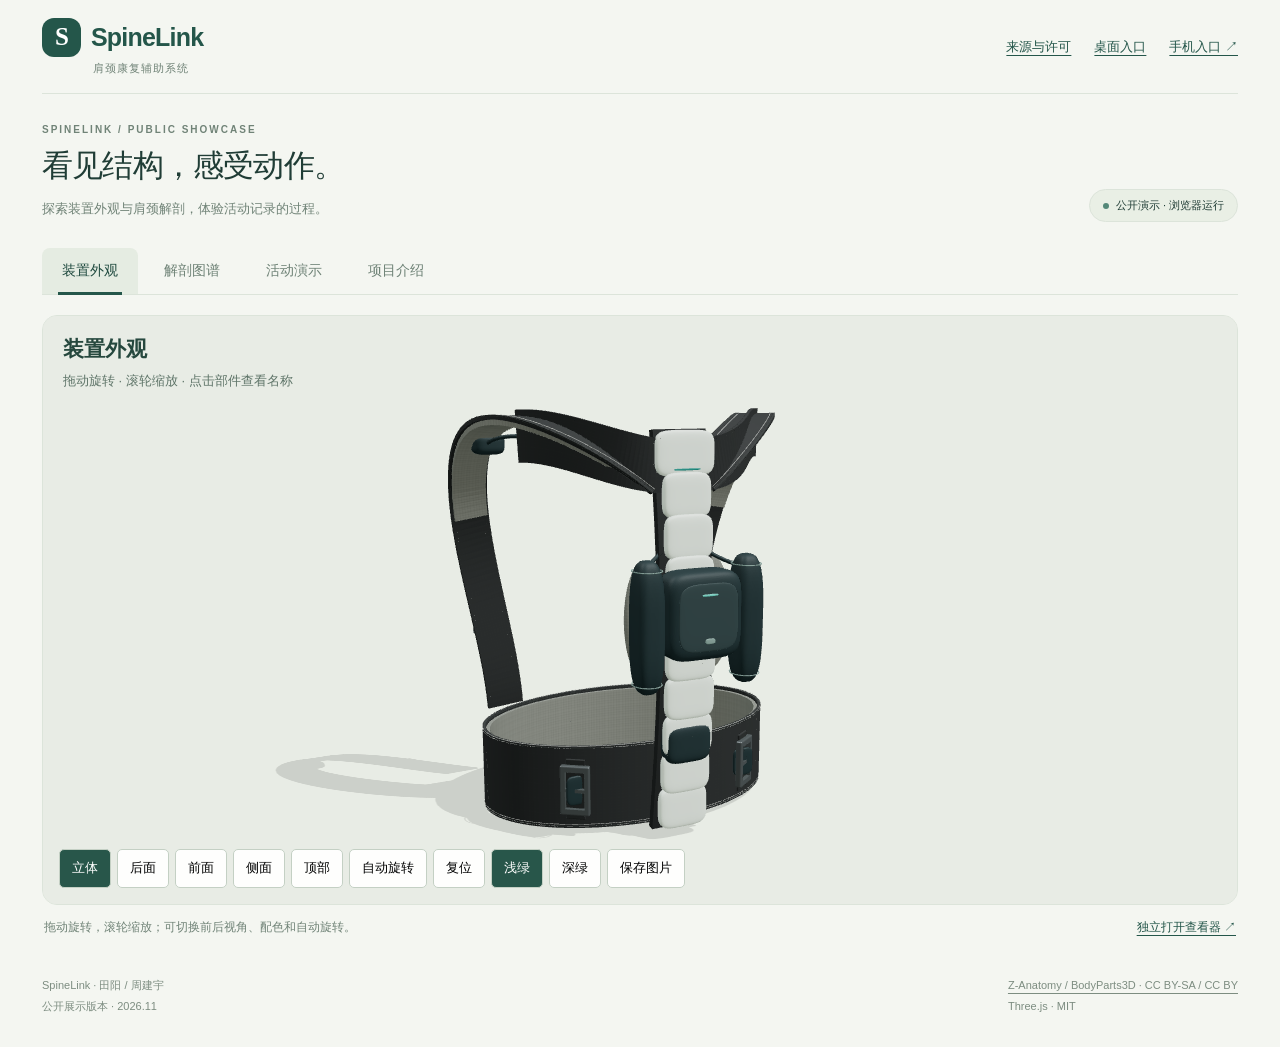
==== site/index.html @ 51c99892 "[skip ci] Publish curated SpineLink exterior anatomy and activity demos" ====
<!doctype html><html lang="zh-CN"><head><meta charset="utf-8"><meta name="viewport" content="width=device-width,initial-scale=1"><meta name="theme-color" content="#24564a"><meta name="description" content="SpineLink肩颈康复辅助系统：产品外观、医学参考解剖与模拟活动演示。"><link rel="icon" href="data:image/svg+xml,%3Csvg xmlns=%27http://www.w3.org/2000/svg%27 viewBox=%270 0 50 50%27%3E%3Crect width=%2750%27 height=%2750%27 rx=%2712%27 fill=%27%2324564a%27/%3E%3Ctext x=%2714%27 y=%2736%27 fill=%27white%27 font-size=%2735%27 font-family=%27serif%27%3ES%3C/text%3E%3C/svg%3E"><title>SpineLink 公开演示</title><link rel="stylesheet" href="./app.css"></head><body class=""><div class="shell"><header class="top"><a class="brand" data-link="desktop"><span>S</span>SpineLink<small>肩颈康复辅助系统</small></a><nav class="top-links"><a data-link="credits">来源与许可</a><a data-link="desktop">桌面入口</a><a data-link="mobile">手机入口 ↗</a></nav></header><section class="heading"><div><div class="eyebrow">SPINELINK / PUBLIC SHOWCASE</div><h1>看见结构，感受动作。</h1><p class="intro">探索装置外观与肩颈解剖，体验活动记录的过程。</p></div><div class="edition"><i></i>公开演示 · 浏览器运行</div></section><nav class="tabs" role="tablist" aria-label="演示内容"><button id="tab-exterior" role="tab" aria-controls="panel-exterior" data-tab="exterior">装置外观</button><button id="tab-anatomy" role="tab" aria-controls="panel-anatomy" data-tab="anatomy">解剖图谱</button><button id="tab-activity" role="tab" aria-controls="panel-activity" data-tab="activity">活动演示</button><button id="tab-about" role="tab" aria-controls="panel-about" data-tab="about">项目介绍</button></nav>
<main><section id="panel-exterior" role="tabpanel" aria-labelledby="tab-exterior"><div class="viewer"><iframe title="SpineLink装置外观三维查看器" loading="lazy"></iframe></div><div class="viewer-bar"><span>拖动旋转，滚轮缩放；可切换前后视角、配色和自动旋转。</span><a data-link="exterior" target="_blank" rel="noopener">独立打开查看器 ↗</a></div></section>
<section id="panel-anatomy" role="tabpanel" aria-labelledby="tab-anatomy" hidden><div class="viewer"><iframe title="医学参考解剖与装置图谱" loading="lazy" allow="fullscreen"></iframe></div><div class="viewer-bar"><span>全身与五个局部入口，骨骼、肌肉、筋膜逐层探索。参考解剖与动作示意。</span><a data-link="anatomy" target="_blank" rel="noopener">独立打开图谱 ↗</a></div></section>
<section id="panel-activity" role="tabpanel" aria-labelledby="tab-activity" hidden><div class="activity-layout"><div><article class="card"><div class="eyebrow">ACTIVITY / 模拟活动</div><h2>从一次轻松的往返开始。</h2><p>体验开始、结束与保存的过程。下方曲线和次数来自浏览器生成的模拟动作。</p><span class="tag">SIMULATED · 演示数据</span><div class="readouts"><div><strong id="duration">0:00</strong><small>本段演示时长</small></div><div><strong id="cycles">0</strong><small>模拟往返次数</small></div><div><strong id="phase">0%</strong><small>动作展示相位</small></div></div><canvas class="chart" id="chart" aria-label="模拟动作相位曲线"></canvas><div class="controls"><button class="btn primary" id="start">开始演示</button><button class="btn" id="stop" disabled>结束并保存</button><button class="btn" id="export">导出记录</button></div><p id="activity-status" class="status" role="status">准备好后，点击“开始演示”。</p></article><article class="card" style="margin-top:20px"><div class="eyebrow">YOUR RECORDS / 当前浏览器</div><h2>留下每一段活动。</h2><ul id="records" class="records"></ul><p>演示记录保存在当前浏览器，关闭页面后仍可回来查看。</p></article></div><article class="card"><div class="eyebrow">COMPANION / 康复洋阳</div><h2>一起了解 SpineLink。</h2><p>本地项目问答 · 依据公开介绍回复</p><div class="faq"><button data-question="这个项目是什么？">认识项目</button><button data-question="怎样查看筋膜？">查看筋膜</button><button data-question="我的记录保存在哪里？">记录在哪里</button><button data-question="手机可以看吗？">手机查看</button></div><div class="chat" id="chat" aria-live="polite"></div><form class="ask" id="ask-form"><input id="question" maxlength="300" aria-label="项目问题" placeholder="想了解哪一部分？"><button class="btn primary" type="submit">发送</button></form></article></div></section>
<section id="panel-about" role="tabpanel" aria-labelledby="tab-about" hidden><div class="about-layout"><article class="card about-copy"><div class="eyebrow">ABOUT THE PROJECT</div><h2>围绕肩带动作，连接结构与反馈。</h2><p>SpineLink 是一个融合康复知识、器具设计与软件交互的项目。研究任务逐步聚焦到肩带前伸与回收，将装置外观、动作记录与直观的结构解释组织在一起。</p><p>公开站提供装置外观、参考解剖分层、动作示意和桌面/手机活动演示。完整工程、内部机构与知识产权准备材料由项目组在私有仓库维护。</p><div class="names"><p><strong>田阳 · 周建宇</strong><br>共同提出与推进项目。田阳参与资料调研、康复知识与部分代码；周建宇参与另一部分代码、模型与三维工程表达。</p></div><p><a data-link="mobile">打开手机竖屏演示 ↗</a></p></article><article class="card"><img data-image="hero.png" alt="SpineLink肩颈辅助装置的外观模型"><div class="scope"><h3>三维与解剖</h3><p>公开装置模型为外观展示版本。人体数据来自Z-Anatomy与BodyParts3D，保留原作者署名、来源及许可。图谱表现正常参考结构和动作关系。</p><p><a data-link="credits">查看开放资源与改编说明 ↗</a></p><h3>活动与问答</h3><p>曲线和活动记录采用模拟数据，保存在浏览器。本地项目问答使用公开条目；完整平台的设备及外部模型接口保留在私有工程。</p></div></article></div></section></main><footer><div>SpineLink · 田阳 / 周建宇<br>公开展示版本 · 2026.11</div><div><a data-link="credits">Z-Anatomy / BodyParts3D · CC BY-SA / CC BY</a><br>Three.js · MIT</div></footer></div><script type="module" src="./app.js"></script></body></html>
---- site/app.css ----
:root{font-family:Inter,"Microsoft YaHei","Noto Sans SC",sans-serif;color:#203d36;background:#f4f6f1;font-synthesis:none;--green:#24564a;--muted:#708377;--line:#dce4da}*{box-sizing:border-box}body{margin:0}button,input{font:inherit}button,a{touch-action:manipulation}button{cursor:pointer}a{color:var(--green);text-underline-offset:4px}button:focus-visible,a:focus-visible,input:focus-visible{outline:3px solid #c29a52;outline-offset:3px}[hidden]{display:none!important}.shell{max-width:1560px;margin:auto;padding:0 42px}.top{height:94px;display:flex;align-items:center;justify-content:space-between;border-bottom:1px solid var(--line);gap:15px}.brand{font-size:25px;font-weight:750;text-decoration:none;letter-spacing:-.8px}.brand span{display:inline-grid;place-items:center;background:var(--green);color:#fff;width:39px;height:39px;border-radius:12px;margin-right:10px;font-family:Georgia,serif}.top small{font-size:11px;font-weight:500;letter-spacing:1px;color:var(--muted);display:block;margin-left:51px;margin-top:4px}.top-links{display:flex;gap:23px;font-size:13px}.heading{display:flex;align-items:end;justify-content:space-between;gap:25px;padding:30px 0 23px}.eyebrow{font-size:10px;letter-spacing:2px;color:var(--muted);font-weight:600}h1{font-size:31px;font-weight:600;line-height:1.4;letter-spacing:-.8px;margin:9px 0 10px}.intro{margin:0;color:var(--muted);font-size:13px;line-height:1.9}.edition{font-size:11px;border:1px solid var(--line);border-radius:30px;padding:8px 13px;white-space:nowrap;background:#e9efe5}.edition i{display:inline-block;background:#548878;width:6px;height:6px;border-radius:50%;margin-right:7px}.tabs{display:flex;gap:6px;margin:3px 0 20px;border-bottom:1px solid var(--line)}.tabs button{border:0;border-radius:8px 8px 0 0;background:transparent;color:#6e8276;padding:14px 20px;font-size:14px;position:relative}.tabs button[aria-selected=true]{color:#1e493e;background:#e5ece2}.tabs button[aria-selected=true]:after{content:"";height:3px;background:var(--green);position:absolute;bottom:-1px;left:16px;right:16px}.viewer{height:calc(100svh - 310px);min-height:540px;position:relative;background:#e8ece5;border:1px solid var(--line);border-radius:15px;overflow:hidden}.viewer iframe{width:100%;height:100%;border:0;display:block}.viewer-bar{display:flex;align-items:center;justify-content:space-between;gap:15px;font-size:12px;color:var(--muted);padding:14px 2px}.viewer-bar a{white-space:nowrap}.activity-layout{display:grid;grid-template-columns:1.5fr 1fr;gap:22px}.card{background:#fff;border:1px solid var(--line);border-radius:15px;padding:25px}.card h2{font-size:21px;margin:10px 0 12px;font-weight:600}.card p{color:var(--muted);line-height:1.9;font-size:13px}.tag{font-size:10px;letter-spacing:1px;color:#7e704b;background:#f1ecda;padding:4px 8px;border-radius:4px;display:inline-block}.readouts{display:grid;grid-template-columns:repeat(3,1fr);margin:26px 0}.readouts strong{font-weight:500;font-size:32px;display:block;font-variant-numeric:tabular-nums}.readouts small{display:block;color:var(--muted);font-size:11px;margin-top:7px}.readouts>div+div{border-left:1px solid var(--line);padding-left:20px}.chart{display:block;width:100%;height:180px;background:#f7f9f4;border-radius:9px}.controls{display:flex;flex-wrap:wrap;gap:9px;margin:21px 0 7px}.btn{border:1px solid #cad7c8;border-radius:7px;background:white;color:var(--green);padding:11px 16px;cursor:pointer;font-size:13px;text-decoration:none}.btn.primary{background:var(--green);color:#fff;border-color:var(--green)}.btn:disabled{opacity:.4;cursor:default}.status{font-size:12px!important;min-height:20px}.records{padding:0;list-style:none}.records li{display:flex;justify-content:space-between;border-top:1px solid var(--line);padding:14px 0;font-size:12px;gap:15px}.empty{padding:20px 0;color:var(--muted);font-size:13px}.faq{display:flex;gap:7px;flex-wrap:wrap}.faq button{border:1px solid var(--line);background:#f7f9f4;color:var(--green);border-radius:20px;padding:7px 10px;font-size:11px}.chat{height:270px;overflow:auto;margin:20px 0;padding-right:6px}.message{font-size:13px;line-height:1.9;background:#eff4eb;padding:12px 14px;border-radius:11px;margin:10px 0;max-width:95%;white-space:pre-line}.message.user{background:#dce9de;margin-left:auto}.message small{display:block;font-size:10px;color:var(--muted);margin-bottom:5px}.ask{display:flex;gap:8px}.ask input{min-width:0;flex:1;border:1px solid var(--line);border-radius:7px;padding:11px;font-size:13px}.about-layout{display:grid;grid-template-columns:1fr 1fr;gap:22px}.about-layout img{width:100%;height:310px;object-fit:contain;background:#e8ece5;border-radius:10px}.about-copy p{font-size:14px;line-height:2}.names{border-top:1px solid var(--line);padding-top:15px}.scope{font-size:12px;color:var(--muted);margin-top:25px}.scope p{line-height:1.9}footer{font-size:11px;color:#7d8d81;line-height:1.9;padding:25px 0 30px;display:flex;justify-content:space-between;gap:20px}footer a{color:inherit}.mobile .heading{padding-top:22px}.mobile .edition{display:none}.mobile .activity-layout{grid-template-columns:1fr}.mobile .shell{max-width:760px}@media(max-width:900px){.shell{padding:0 22px}.activity-layout,.about-layout{grid-template-columns:1fr}.top-links{gap:14px}.viewer{height:680px;min-height:0}h1{font-size:27px}.heading{align-items:start}.edition{display:none}.top{height:85px}.about-layout img{height:270px}}@media(max-width:540px){.shell{padding:0 16px}.top-links a:first-child{display:none}.top{height:78px}.brand{font-size:23px}.brand span{width:33px;height:33px;margin-right:7px;border-radius:10px}.top small{margin-left:40px;font-size:9px}.heading{padding:22px 0 15px}h1{font-size:25px}.intro{font-size:12px}.tabs{gap:0;justify-content:space-between;margin-bottom:16px}.tabs button{padding:13px 10px;font-size:12px}.viewer{height:640px}.viewer-bar{font-size:11px;align-items:start;line-height:1.7}.card{padding:20px}.readouts strong{font-size:29px}.readouts>div+div{padding-left:12px}.readouts small{font-size:10px}.card h2{font-size:20px}.controls .btn{flex:1}.chat{height:235px}.chart{height:150px}.activity-layout,.about-layout{gap:15px}footer{display:block;font-size:10px}.top-links{font-size:12px}.about-layout img{height:220px}}
@media(max-width:540px){.controls .btn{padding:11px 8px;font-size:12px;white-space:nowrap}}
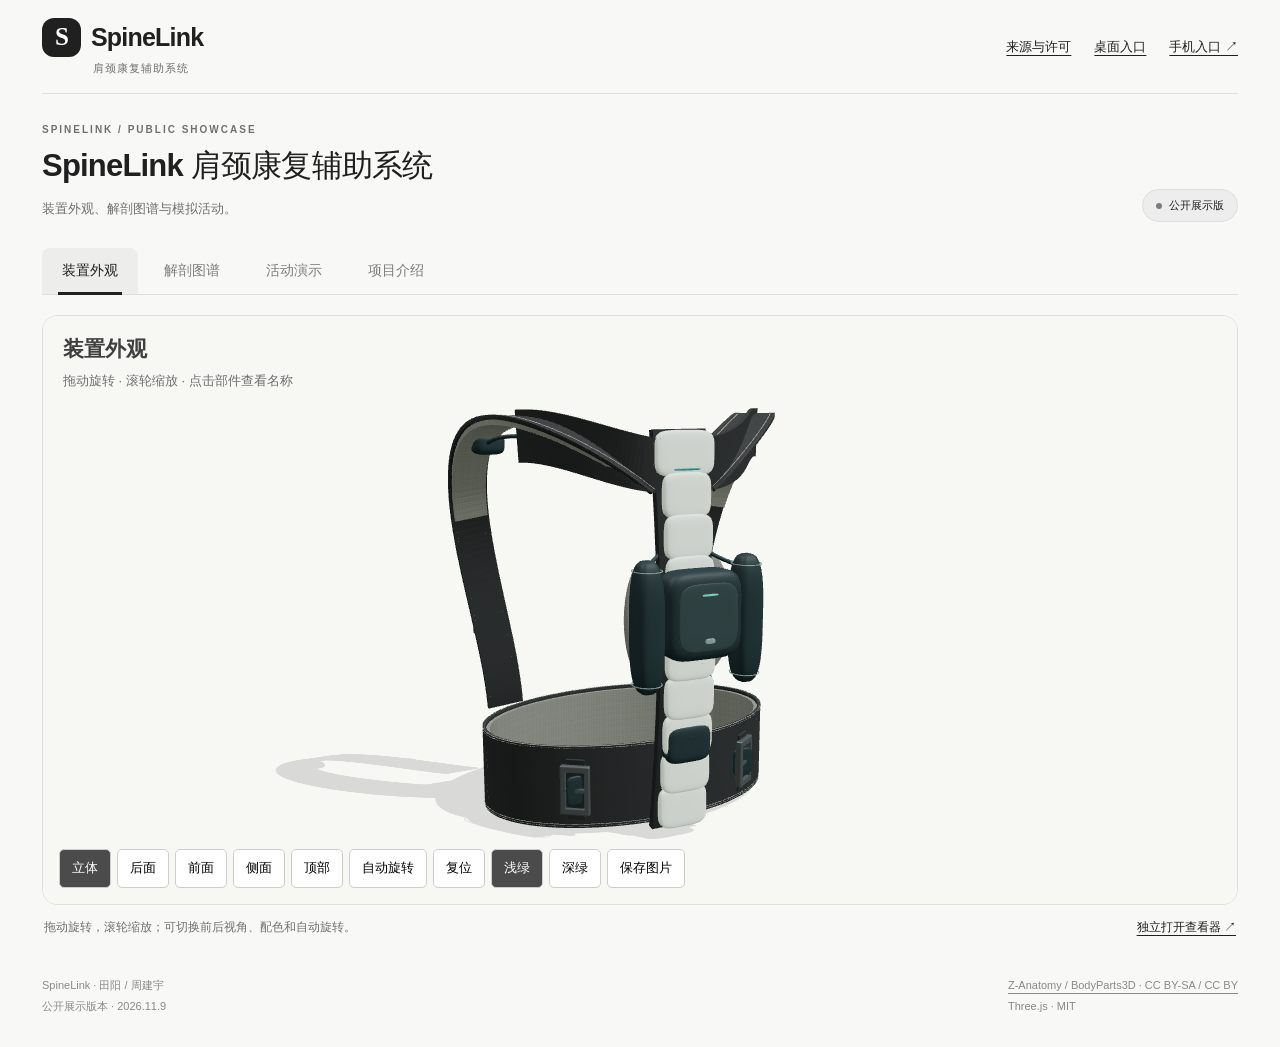
==== commit 19e06d61: "Align public showcase with current monochrome platform theme" ====
--- a/site/index.html
+++ b/site/index.html
@@ -1,5 +1,5 @@
-<!doctype html><html lang="zh-CN"><head><meta charset="utf-8"><meta name="viewport" content="width=device-width,initial-scale=1"><meta name="theme-color" content="#24564a"><meta name="description" content="SpineLink肩颈康复辅助系统：产品外观、医学参考解剖与模拟活动演示。"><link rel="icon" href="data:image/svg+xml,%3Csvg xmlns=%27http://www.w3.org/2000/svg%27 viewBox=%270 0 50 50%27%3E%3Crect width=%2750%27 height=%2750%27 rx=%2712%27 fill=%27%2324564a%27/%3E%3Ctext x=%2714%27 y=%2736%27 fill=%27white%27 font-size=%2735%27 font-family=%27serif%27%3ES%3C/text%3E%3C/svg%3E"><title>SpineLink 公开演示</title><link rel="stylesheet" href="./app.css"></head><body class=""><div class="shell"><header class="top"><a class="brand" data-link="desktop"><span>S</span>SpineLink<small>肩颈康复辅助系统</small></a><nav class="top-links"><a data-link="credits">来源与许可</a><a data-link="desktop">桌面入口</a><a data-link="mobile">手机入口 ↗</a></nav></header><section class="heading"><div><div class="eyebrow">SPINELINK / PUBLIC SHOWCASE</div><h1>看见结构，感受动作。</h1><p class="intro">探索装置外观与肩颈解剖，体验活动记录的过程。</p></div><div class="edition"><i></i>公开演示 · 浏览器运行</div></section><nav class="tabs" role="tablist" aria-label="演示内容"><button id="tab-exterior" role="tab" aria-controls="panel-exterior" data-tab="exterior">装置外观</button><button id="tab-anatomy" role="tab" aria-controls="panel-anatomy" data-tab="anatomy">解剖图谱</button><button id="tab-activity" role="tab" aria-controls="panel-activity" data-tab="activity">活动演示</button><button id="tab-about" role="tab" aria-controls="panel-about" data-tab="about">项目介绍</button></nav>
+<!doctype html><html lang="zh-CN"><head><meta charset="utf-8"><meta name="viewport" content="width=device-width,initial-scale=1"><meta name="theme-color" content="#202020"><meta name="description" content="SpineLink肩颈康复辅助系统：产品外观、医学参考解剖与模拟活动演示。"><link rel="icon" href="data:image/svg+xml,%3Csvg xmlns=%27http://www.w3.org/2000/svg%27 viewBox=%270 0 50 50%27%3E%3Crect width=%2750%27 height=%2750%27 rx=%2712%27 fill=%27%23202020%27/%3E%3Ctext x=%2714%27 y=%2736%27 fill=%27white%27 font-size=%2735%27 font-family=%27serif%27%3ES%3C/text%3E%3C/svg%3E"><title>SpineLink 公开演示</title><link rel="stylesheet" href="./app.css"></head><body class=""><div class="shell"><header class="top"><a class="brand" data-link="desktop"><span>S</span>SpineLink<small>肩颈康复辅助系统</small></a><nav class="top-links"><a data-link="credits">来源与许可</a><a data-link="desktop">桌面入口</a><a data-link="mobile">手机入口 ↗</a></nav></header><section class="heading"><div><div class="eyebrow">SPINELINK / PUBLIC SHOWCASE</div><h1>SpineLink 肩颈康复辅助系统</h1><p class="intro">装置外观、解剖图谱与模拟活动。</p></div><div class="edition"><i></i>公开展示版</div></section><nav class="tabs" role="tablist" aria-label="演示内容"><button id="tab-exterior" role="tab" aria-controls="panel-exterior" data-tab="exterior">装置外观</button><button id="tab-anatomy" role="tab" aria-controls="panel-anatomy" data-tab="anatomy">解剖图谱</button><button id="tab-activity" role="tab" aria-controls="panel-activity" data-tab="activity">活动演示</button><button id="tab-about" role="tab" aria-controls="panel-about" data-tab="about">项目介绍</button></nav>
 <main><section id="panel-exterior" role="tabpanel" aria-labelledby="tab-exterior"><div class="viewer"><iframe title="SpineLink装置外观三维查看器" loading="lazy"></iframe></div><div class="viewer-bar"><span>拖动旋转，滚轮缩放；可切换前后视角、配色和自动旋转。</span><a data-link="exterior" target="_blank" rel="noopener">独立打开查看器 ↗</a></div></section>
 <section id="panel-anatomy" role="tabpanel" aria-labelledby="tab-anatomy" hidden><div class="viewer"><iframe title="医学参考解剖与装置图谱" loading="lazy" allow="fullscreen"></iframe></div><div class="viewer-bar"><span>全身与五个局部入口，骨骼、肌肉、筋膜逐层探索。参考解剖与动作示意。</span><a data-link="anatomy" target="_blank" rel="noopener">独立打开图谱 ↗</a></div></section>
 <section id="panel-activity" role="tabpanel" aria-labelledby="tab-activity" hidden><div class="activity-layout"><div><article class="card"><div class="eyebrow">ACTIVITY / 模拟活动</div><h2>从一次轻松的往返开始。</h2><p>体验开始、结束与保存的过程。下方曲线和次数来自浏览器生成的模拟动作。</p><span class="tag">SIMULATED · 演示数据</span><div class="readouts"><div><strong id="duration">0:00</strong><small>本段演示时长</small></div><div><strong id="cycles">0</strong><small>模拟往返次数</small></div><div><strong id="phase">0%</strong><small>动作展示相位</small></div></div><canvas class="chart" id="chart" aria-label="模拟动作相位曲线"></canvas><div class="controls"><button class="btn primary" id="start">开始演示</button><button class="btn" id="stop" disabled>结束并保存</button><button class="btn" id="export">导出记录</button></div><p id="activity-status" class="status" role="status">准备好后，点击“开始演示”。</p></article><article class="card" style="margin-top:20px"><div class="eyebrow">YOUR RECORDS / 当前浏览器</div><h2>留下每一段活动。</h2><ul id="records" class="records"></ul><p>演示记录保存在当前浏览器，关闭页面后仍可回来查看。</p></article></div><article class="card"><div class="eyebrow">COMPANION / 康复洋阳</div><h2>一起了解 SpineLink。</h2><p>本地项目问答 · 依据公开介绍回复</p><div class="faq"><button data-question="这个项目是什么？">认识项目</button><button data-question="怎样查看筋膜？">查看筋膜</button><button data-question="我的记录保存在哪里？">记录在哪里</button><button data-question="手机可以看吗？">手机查看</button></div><div class="chat" id="chat" aria-live="polite"></div><form class="ask" id="ask-form"><input id="question" maxlength="300" aria-label="项目问题" placeholder="想了解哪一部分？"><button class="btn primary" type="submit">发送</button></form></article></div></section>
-<section id="panel-about" role="tabpanel" aria-labelledby="tab-about" hidden><div class="about-layout"><article class="card about-copy"><div class="eyebrow">ABOUT THE PROJECT</div><h2>围绕肩带动作，连接结构与反馈。</h2><p>SpineLink 是一个融合康复知识、器具设计与软件交互的项目。研究任务逐步聚焦到肩带前伸与回收，将装置外观、动作记录与直观的结构解释组织在一起。</p><p>公开站提供装置外观、参考解剖分层、动作示意和桌面/手机活动演示。完整工程、内部机构与知识产权准备材料由项目组在私有仓库维护。</p><div class="names"><p><strong>田阳 · 周建宇</strong><br>共同提出与推进项目。田阳参与资料调研、康复知识与部分代码；周建宇参与另一部分代码、模型与三维工程表达。</p></div><p><a data-link="mobile">打开手机竖屏演示 ↗</a></p></article><article class="card"><img data-image="hero.png" alt="SpineLink肩颈辅助装置的外观模型"><div class="scope"><h3>三维与解剖</h3><p>公开装置模型为外观展示版本。人体数据来自Z-Anatomy与BodyParts3D，保留原作者署名、来源及许可。图谱表现正常参考结构和动作关系。</p><p><a data-link="credits">查看开放资源与改编说明 ↗</a></p><h3>活动与问答</h3><p>曲线和活动记录采用模拟数据，保存在浏览器。本地项目问答使用公开条目；完整平台的设备及外部模型接口保留在私有工程。</p></div></article></div></section></main><footer><div>SpineLink · 田阳 / 周建宇<br>公开展示版本 · 2026.11</div><div><a data-link="credits">Z-Anatomy / BodyParts3D · CC BY-SA / CC BY</a><br>Three.js · MIT</div></footer></div><script type="module" src="./app.js"></script></body></html>+<section id="panel-about" role="tabpanel" aria-labelledby="tab-about" hidden><div class="about-layout"><article class="card about-copy"><div class="eyebrow">ABOUT THE PROJECT</div><h2>围绕肩带动作，连接结构与反馈。</h2><p>SpineLink 是一个融合康复知识、器具设计与软件交互的项目。研究任务逐步聚焦到肩带前伸与回收，将装置外观、动作记录与直观的结构解释组织在一起。</p><p>公开站提供装置外观、参考解剖分层、动作示意和桌面/手机活动演示。完整工程、内部机构与知识产权准备材料由项目组在私有仓库维护。</p><div class="names"><p><strong>田阳 · 周建宇</strong><br>共同提出与推进项目。田阳参与资料调研、康复知识与部分代码；周建宇参与另一部分代码、模型与三维工程表达。</p></div><p><a data-link="mobile">打开手机竖屏演示 ↗</a></p></article><article class="card"><img data-image="hero.png" alt="SpineLink肩颈辅助装置的外观模型"><div class="scope"><h3>三维与解剖</h3><p>公开装置模型为外观展示版本。人体数据来自Z-Anatomy与BodyParts3D，保留原作者署名、来源及许可。图谱表现正常参考结构和动作关系。</p><p><a data-link="credits">查看开放资源与改编说明 ↗</a></p><h3>活动与问答</h3><p>曲线和活动记录采用模拟数据，保存在浏览器。本地项目问答使用公开条目；完整平台的设备及外部模型接口保留在私有工程。</p></div></article></div></section></main><footer><div>SpineLink · 田阳 / 周建宇<br>公开展示版本 · 2026.11.9</div><div><a data-link="credits">Z-Anatomy / BodyParts3D · CC BY-SA / CC BY</a><br>Three.js · MIT</div></footer></div><script type="module" src="./app.js"></script></body></html>
--- a/site/app.css
+++ b/site/app.css
@@ -1,2 +1,5 @@
-:root{font-family:Inter,"Microsoft YaHei","Noto Sans SC",sans-serif;color:#203d36;background:#f4f6f1;font-synthesis:none;--green:#24564a;--muted:#708377;--line:#dce4da}*{box-sizing:border-box}body{margin:0}button,input{font:inherit}button,a{touch-action:manipulation}button{cursor:pointer}a{color:var(--green);text-underline-offset:4px}button:focus-visible,a:focus-visible,input:focus-visible{outline:3px solid #c29a52;outline-offset:3px}[hidden]{display:none!important}.shell{max-width:1560px;margin:auto;padding:0 42px}.top{height:94px;display:flex;align-items:center;justify-content:space-between;border-bottom:1px solid var(--line);gap:15px}.brand{font-size:25px;font-weight:750;text-decoration:none;letter-spacing:-.8px}.brand span{display:inline-grid;place-items:center;background:var(--green);color:#fff;width:39px;height:39px;border-radius:12px;margin-right:10px;font-family:Georgia,serif}.top small{font-size:11px;font-weight:500;letter-spacing:1px;color:var(--muted);display:block;margin-left:51px;margin-top:4px}.top-links{display:flex;gap:23px;font-size:13px}.heading{display:flex;align-items:end;justify-content:space-between;gap:25px;padding:30px 0 23px}.eyebrow{font-size:10px;letter-spacing:2px;color:var(--muted);font-weight:600}h1{font-size:31px;font-weight:600;line-height:1.4;letter-spacing:-.8px;margin:9px 0 10px}.intro{margin:0;color:var(--muted);font-size:13px;line-height:1.9}.edition{font-size:11px;border:1px solid var(--line);border-radius:30px;padding:8px 13px;white-space:nowrap;background:#e9efe5}.edition i{display:inline-block;background:#548878;width:6px;height:6px;border-radius:50%;margin-right:7px}.tabs{display:flex;gap:6px;margin:3px 0 20px;border-bottom:1px solid var(--line)}.tabs button{border:0;border-radius:8px 8px 0 0;background:transparent;color:#6e8276;padding:14px 20px;font-size:14px;position:relative}.tabs button[aria-selected=true]{color:#1e493e;background:#e5ece2}.tabs button[aria-selected=true]:after{content:"";height:3px;background:var(--green);position:absolute;bottom:-1px;left:16px;right:16px}.viewer{height:calc(100svh - 310px);min-height:540px;position:relative;background:#e8ece5;border:1px solid var(--line);border-radius:15px;overflow:hidden}.viewer iframe{width:100%;height:100%;border:0;display:block}.viewer-bar{display:flex;align-items:center;justify-content:space-between;gap:15px;font-size:12px;color:var(--muted);padding:14px 2px}.viewer-bar a{white-space:nowrap}.activity-layout{display:grid;grid-template-columns:1.5fr 1fr;gap:22px}.card{background:#fff;border:1px solid var(--line);border-radius:15px;padding:25px}.card h2{font-size:21px;margin:10px 0 12px;font-weight:600}.card p{color:var(--muted);line-height:1.9;font-size:13px}.tag{font-size:10px;letter-spacing:1px;color:#7e704b;background:#f1ecda;padding:4px 8px;border-radius:4px;display:inline-block}.readouts{display:grid;grid-template-columns:repeat(3,1fr);margin:26px 0}.readouts strong{font-weight:500;font-size:32px;display:block;font-variant-numeric:tabular-nums}.readouts small{display:block;color:var(--muted);font-size:11px;margin-top:7px}.readouts>div+div{border-left:1px solid var(--line);padding-left:20px}.chart{display:block;width:100%;height:180px;background:#f7f9f4;border-radius:9px}.controls{display:flex;flex-wrap:wrap;gap:9px;margin:21px 0 7px}.btn{border:1px solid #cad7c8;border-radius:7px;background:white;color:var(--green);padding:11px 16px;cursor:pointer;font-size:13px;text-decoration:none}.btn.primary{background:var(--green);color:#fff;border-color:var(--green)}.btn:disabled{opacity:.4;cursor:default}.status{font-size:12px!important;min-height:20px}.records{padding:0;list-style:none}.records li{display:flex;justify-content:space-between;border-top:1px solid var(--line);padding:14px 0;font-size:12px;gap:15px}.empty{padding:20px 0;color:var(--muted);font-size:13px}.faq{display:flex;gap:7px;flex-wrap:wrap}.faq button{border:1px solid var(--line);background:#f7f9f4;color:var(--green);border-radius:20px;padding:7px 10px;font-size:11px}.chat{height:270px;overflow:auto;margin:20px 0;padding-right:6px}.message{font-size:13px;line-height:1.9;background:#eff4eb;padding:12px 14px;border-radius:11px;margin:10px 0;max-width:95%;white-space:pre-line}.message.user{background:#dce9de;margin-left:auto}.message small{display:block;font-size:10px;color:var(--muted);margin-bottom:5px}.ask{display:flex;gap:8px}.ask input{min-width:0;flex:1;border:1px solid var(--line);border-radius:7px;padding:11px;font-size:13px}.about-layout{display:grid;grid-template-columns:1fr 1fr;gap:22px}.about-layout img{width:100%;height:310px;object-fit:contain;background:#e8ece5;border-radius:10px}.about-copy p{font-size:14px;line-height:2}.names{border-top:1px solid var(--line);padding-top:15px}.scope{font-size:12px;color:var(--muted);margin-top:25px}.scope p{line-height:1.9}footer{font-size:11px;color:#7d8d81;line-height:1.9;padding:25px 0 30px;display:flex;justify-content:space-between;gap:20px}footer a{color:inherit}.mobile .heading{padding-top:22px}.mobile .edition{display:none}.mobile .activity-layout{grid-template-columns:1fr}.mobile .shell{max-width:760px}@media(max-width:900px){.shell{padding:0 22px}.activity-layout,.about-layout{grid-template-columns:1fr}.top-links{gap:14px}.viewer{height:680px;min-height:0}h1{font-size:27px}.heading{align-items:start}.edition{display:none}.top{height:85px}.about-layout img{height:270px}}@media(max-width:540px){.shell{padding:0 16px}.top-links a:first-child{display:none}.top{height:78px}.brand{font-size:23px}.brand span{width:33px;height:33px;margin-right:7px;border-radius:10px}.top small{margin-left:40px;font-size:9px}.heading{padding:22px 0 15px}h1{font-size:25px}.intro{font-size:12px}.tabs{gap:0;justify-content:space-between;margin-bottom:16px}.tabs button{padding:13px 10px;font-size:12px}.viewer{height:640px}.viewer-bar{font-size:11px;align-items:start;line-height:1.7}.card{padding:20px}.readouts strong{font-size:29px}.readouts>div+div{padding-left:12px}.readouts small{font-size:10px}.card h2{font-size:20px}.controls .btn{flex:1}.chat{height:235px}.chart{height:150px}.activity-layout,.about-layout{gap:15px}footer{display:block;font-size:10px}.top-links{font-size:12px}.about-layout img{height:220px}}
+:root{font-family:"Segoe UI","Microsoft YaHei","PingFang SC",sans-serif;color:#363636;background:#f5f5f5;font-synthesis:none;--green:#4b4b4b;--muted:#7e7e7e;--line:#e2e2e2}*{box-sizing:border-box}body{margin:0}button,input{font:inherit}button,a{touch-action:manipulation}button{cursor:pointer}a{color:var(--green);text-underline-offset:4px}button:focus-visible,a:focus-visible,input:focus-visible{outline:3px solid #9d9d9d;outline-offset:3px}[hidden]{display:none!important}.shell{max-width:1560px;margin:auto;padding:0 42px}.top{height:94px;display:flex;align-items:center;justify-content:space-between;border-bottom:1px solid var(--line);gap:15px}.brand{font-size:25px;font-weight:750;text-decoration:none;letter-spacing:-.8px}.brand span{display:inline-grid;place-items:center;background:var(--green);color:#ffffff;width:39px;height:39px;border-radius:12px;margin-right:10px;font-family:Georgia,serif}.top small{font-size:11px;font-weight:500;letter-spacing:1px;color:var(--muted);display:block;margin-left:51px;margin-top:4px}.top-links{display:flex;gap:23px;font-size:13px}.heading{display:flex;align-items:end;justify-content:space-between;gap:25px;padding:30px 0 23px}.eyebrow{font-size:10px;letter-spacing:2px;color:var(--muted);font-weight:600}h1{font-size:31px;font-weight:600;line-height:1.4;letter-spacing:-.8px;margin:9px 0 10px}.intro{margin:0;color:var(--muted);font-size:13px;line-height:1.9}.edition{font-size:11px;border:1px solid var(--line);border-radius:30px;padding:8px 13px;white-space:nowrap;background:#ededed}.edition i{display:inline-block;background:#7c7c7c;width:6px;height:6px;border-radius:50%;margin-right:7px}.tabs{display:flex;gap:6px;margin:3px 0 20px;border-bottom:1px solid var(--line)}.tabs button{border:0;border-radius:8px 8px 0 0;background:transparent;color:#7d7d7d;padding:14px 20px;font-size:14px;position:relative}.tabs button[aria-selected=true]{color:#3f3f3f;background:#eaeaea}.tabs button[aria-selected=true]:after{content:"";height:3px;background:var(--green);position:absolute;bottom:-1px;left:16px;right:16px}.viewer{height:calc(100svh - 310px);min-height:540px;position:relative;background:#ebebeb;border:1px solid var(--line);border-radius:15px;overflow:hidden}.viewer iframe{width:100%;height:100%;border:0;display:block}.viewer-bar{display:flex;align-items:center;justify-content:space-between;gap:15px;font-size:12px;color:var(--muted);padding:14px 2px}.viewer-bar a{white-space:nowrap}.activity-layout{display:grid;grid-template-columns:1.5fr 1fr;gap:22px}.card{background:#ffffff;border:1px solid var(--line);border-radius:15px;padding:25px}.card h2{font-size:21px;margin:10px 0 12px;font-weight:600}.card p{color:var(--muted);line-height:1.9;font-size:13px}.tag{font-size:10px;letter-spacing:1px;color:#707070;background:#ececec;padding:4px 8px;border-radius:4px;display:inline-block}.readouts{display:grid;grid-template-columns:repeat(3,1fr);margin:26px 0}.readouts strong{font-weight:500;font-size:32px;display:block;font-variant-numeric:tabular-nums}.readouts small{display:block;color:var(--muted);font-size:11px;margin-top:7px}.readouts>div+div{border-left:1px solid var(--line);padding-left:20px}.chart{display:block;width:100%;height:180px;background:#f8f8f8;border-radius:9px}.controls{display:flex;flex-wrap:wrap;gap:9px;margin:21px 0 7px}.btn{border:1px solid #d3d3d3;border-radius:7px;background:white;color:var(--green);padding:11px 16px;cursor:pointer;font-size:13px;text-decoration:none}.btn.primary{background:var(--green);color:#ffffff;border-color:var(--green)}.btn:disabled{opacity:.4;cursor:default}.status{font-size:12px!important;min-height:20px}.records{padding:0;list-style:none}.records li{display:flex;justify-content:space-between;border-top:1px solid var(--line);padding:14px 0;font-size:12px;gap:15px}.empty{padding:20px 0;color:var(--muted);font-size:13px}.faq{display:flex;gap:7px;flex-wrap:wrap}.faq button{border:1px solid var(--line);background:#f8f8f8;color:var(--green);border-radius:20px;padding:7px 10px;font-size:11px}.chat{height:270px;overflow:auto;margin:20px 0;padding-right:6px}.message{font-size:13px;line-height:1.9;background:#f2f2f2;padding:12px 14px;border-radius:11px;margin:10px 0;max-width:95%;white-space:pre-line}.message.user{background:#e5e5e5;margin-left:auto}.message small{display:block;font-size:10px;color:var(--muted);margin-bottom:5px}.ask{display:flex;gap:8px}.ask input{min-width:0;flex:1;border:1px solid var(--line);border-radius:7px;padding:11px;font-size:13px}.about-layout{display:grid;grid-template-columns:1fr 1fr;gap:22px}.about-layout img{width:100%;height:310px;object-fit:contain;background:#ebebeb;border-radius:10px}.about-copy p{font-size:14px;line-height:2}.names{border-top:1px solid var(--line);padding-top:15px}.scope{font-size:12px;color:var(--muted);margin-top:25px}.scope p{line-height:1.9}footer{font-size:11px;color:#898989;line-height:1.9;padding:25px 0 30px;display:flex;justify-content:space-between;gap:20px}footer a{color:inherit}.mobile .heading{padding-top:22px}.mobile .edition{display:none}.mobile .activity-layout{grid-template-columns:1fr}.mobile .shell{max-width:760px}@media(max-width:900px){.shell{padding:0 22px}.activity-layout,.about-layout{grid-template-columns:1fr}.top-links{gap:14px}.viewer{height:680px;min-height:0}h1{font-size:27px}.heading{align-items:start}.edition{display:none}.top{height:85px}.about-layout img{height:270px}}@media(max-width:540px){.shell{padding:0 16px}.top-links a:first-child{display:none}.top{height:78px}.brand{font-size:23px}.brand span{width:33px;height:33px;margin-right:7px;border-radius:10px}.top small{margin-left:40px;font-size:9px}.heading{padding:22px 0 15px}h1{font-size:25px}.intro{font-size:12px}.tabs{gap:0;justify-content:space-between;margin-bottom:16px}.tabs button{padding:13px 10px;font-size:12px}.viewer{height:640px}.viewer-bar{font-size:11px;align-items:start;line-height:1.7}.card{padding:20px}.readouts strong{font-size:29px}.readouts>div+div{padding-left:12px}.readouts small{font-size:10px}.card h2{font-size:20px}.controls .btn{flex:1}.chat{height:235px}.chart{height:150px}.activity-layout,.about-layout{gap:15px}footer{display:block;font-size:10px}.top-links{font-size:12px}.about-layout img{height:220px}}
 @media(max-width:540px){.controls .btn{padding:11px 8px;font-size:12px;white-space:nowrap}}
+
+/* Palette aligned with the current P17/P19 platform release.css. */
+:root{color:#202020;background:#f8f8f7;--green:#202020;--muted:#707070;--line:#dededb}.btn.primary{background:#232323;border-color:#232323}.brand span{background:#202020}.tabs button[aria-selected=true]{background:#ededeb;color:#202020}.viewer{background:#f7f7f4}.card{border-color:#dededb}.tag{background:#efefed;color:#626262}button:focus-visible,a:focus-visible,input:focus-visible{outline-color:#424242}.about-layout img{filter:grayscale(1)}
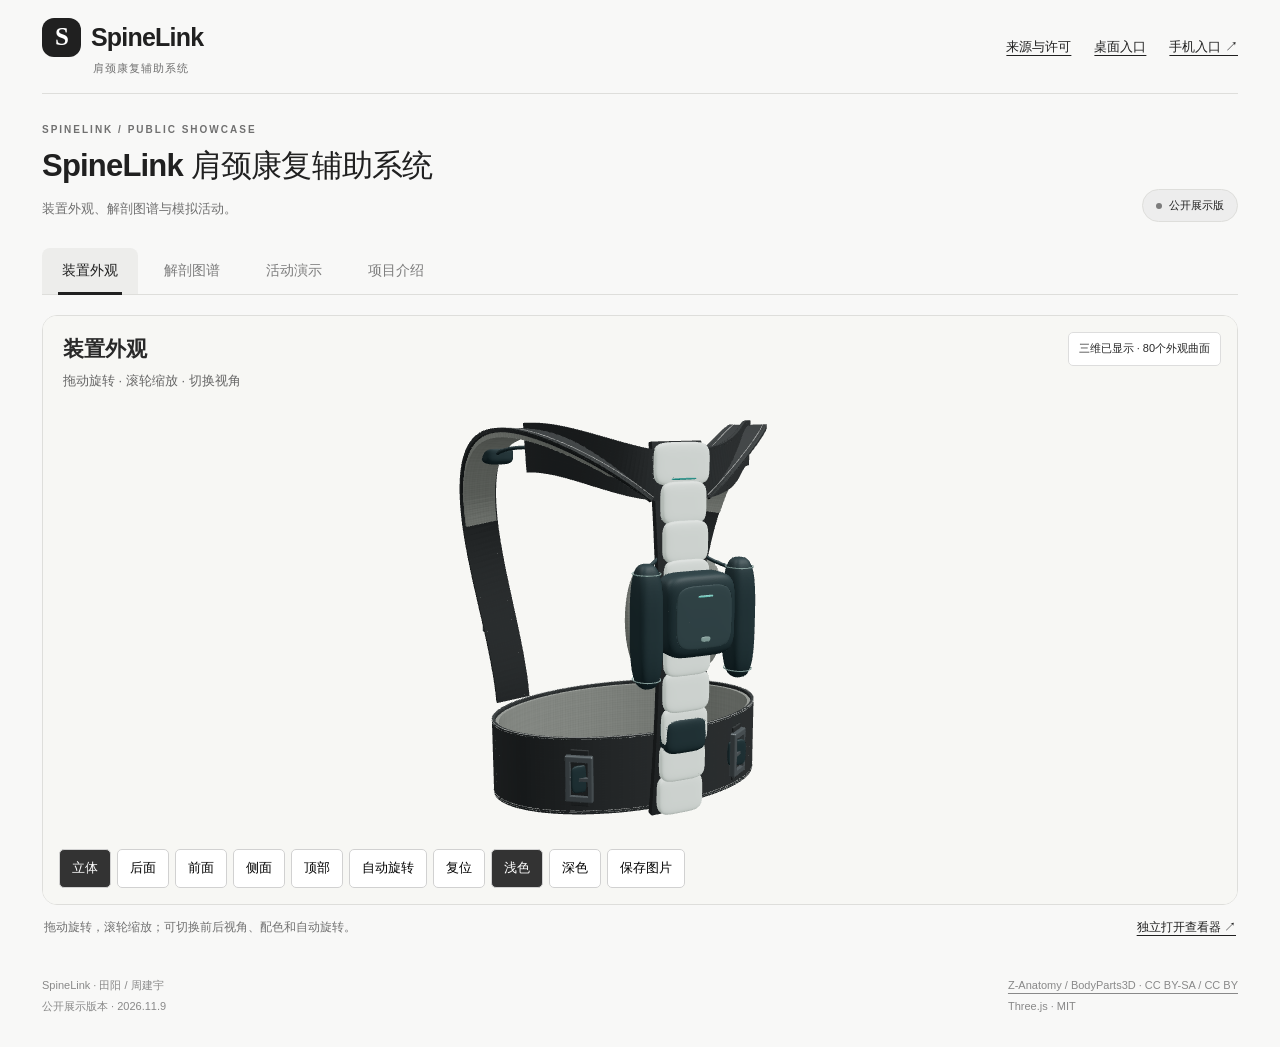
==== commit 94dfb824: "Keep exterior visible while 3D loads and recover blank viewer failures" ====
--- a/site/index.html
+++ b/site/index.html
@@ -1,5 +1,5 @@
-<!doctype html><html lang="zh-CN"><head><meta charset="utf-8"><meta name="viewport" content="width=device-width,initial-scale=1"><meta name="theme-color" content="#202020"><meta name="description" content="SpineLink肩颈康复辅助系统：产品外观、医学参考解剖与模拟活动演示。"><link rel="icon" href="data:image/svg+xml,%3Csvg xmlns=%27http://www.w3.org/2000/svg%27 viewBox=%270 0 50 50%27%3E%3Crect width=%2750%27 height=%2750%27 rx=%2712%27 fill=%27%23202020%27/%3E%3Ctext x=%2714%27 y=%2736%27 fill=%27white%27 font-size=%2735%27 font-family=%27serif%27%3ES%3C/text%3E%3C/svg%3E"><title>SpineLink 公开演示</title><link rel="stylesheet" href="./app.css"></head><body class=""><div class="shell"><header class="top"><a class="brand" data-link="desktop"><span>S</span>SpineLink<small>肩颈康复辅助系统</small></a><nav class="top-links"><a data-link="credits">来源与许可</a><a data-link="desktop">桌面入口</a><a data-link="mobile">手机入口 ↗</a></nav></header><section class="heading"><div><div class="eyebrow">SPINELINK / PUBLIC SHOWCASE</div><h1>SpineLink 肩颈康复辅助系统</h1><p class="intro">装置外观、解剖图谱与模拟活动。</p></div><div class="edition"><i></i>公开展示版</div></section><nav class="tabs" role="tablist" aria-label="演示内容"><button id="tab-exterior" role="tab" aria-controls="panel-exterior" data-tab="exterior">装置外观</button><button id="tab-anatomy" role="tab" aria-controls="panel-anatomy" data-tab="anatomy">解剖图谱</button><button id="tab-activity" role="tab" aria-controls="panel-activity" data-tab="activity">活动演示</button><button id="tab-about" role="tab" aria-controls="panel-about" data-tab="about">项目介绍</button></nav>
+<!doctype html><html lang="zh-CN"><head><meta charset="utf-8"><meta name="viewport" content="width=device-width,initial-scale=1"><meta name="theme-color" content="#202020"><meta name="description" content="SpineLink肩颈康复辅助系统：产品外观、医学参考解剖与模拟活动演示。"><link rel="icon" href="data:image/svg+xml,%3Csvg xmlns=%27http://www.w3.org/2000/svg%27 viewBox=%270 0 50 50%27%3E%3Crect width=%2750%27 height=%2750%27 rx=%2712%27 fill=%27%23202020%27/%3E%3Ctext x=%2714%27 y=%2736%27 fill=%27white%27 font-size=%2735%27 font-family=%27serif%27%3ES%3C/text%3E%3C/svg%3E"><title>SpineLink 公开演示</title><link rel="stylesheet" href="./app.css?v=20261109.3"></head><body class=""><div class="shell"><header class="top"><a class="brand" data-link="desktop"><span>S</span>SpineLink<small>肩颈康复辅助系统</small></a><nav class="top-links"><a data-link="credits">来源与许可</a><a data-link="desktop">桌面入口</a><a data-link="mobile">手机入口 ↗</a></nav></header><section class="heading"><div><div class="eyebrow">SPINELINK / PUBLIC SHOWCASE</div><h1>SpineLink 肩颈康复辅助系统</h1><p class="intro">装置外观、解剖图谱与模拟活动。</p></div><div class="edition"><i></i>公开展示版</div></section><nav class="tabs" role="tablist" aria-label="演示内容"><button id="tab-exterior" role="tab" aria-controls="panel-exterior" data-tab="exterior">装置外观</button><button id="tab-anatomy" role="tab" aria-controls="panel-anatomy" data-tab="anatomy">解剖图谱</button><button id="tab-activity" role="tab" aria-controls="panel-activity" data-tab="activity">活动演示</button><button id="tab-about" role="tab" aria-controls="panel-about" data-tab="about">项目介绍</button></nav>
 <main><section id="panel-exterior" role="tabpanel" aria-labelledby="tab-exterior"><div class="viewer"><iframe title="SpineLink装置外观三维查看器" loading="lazy"></iframe></div><div class="viewer-bar"><span>拖动旋转，滚轮缩放；可切换前后视角、配色和自动旋转。</span><a data-link="exterior" target="_blank" rel="noopener">独立打开查看器 ↗</a></div></section>
 <section id="panel-anatomy" role="tabpanel" aria-labelledby="tab-anatomy" hidden><div class="viewer"><iframe title="医学参考解剖与装置图谱" loading="lazy" allow="fullscreen"></iframe></div><div class="viewer-bar"><span>全身与五个局部入口，骨骼、肌肉、筋膜逐层探索。参考解剖与动作示意。</span><a data-link="anatomy" target="_blank" rel="noopener">独立打开图谱 ↗</a></div></section>
 <section id="panel-activity" role="tabpanel" aria-labelledby="tab-activity" hidden><div class="activity-layout"><div><article class="card"><div class="eyebrow">ACTIVITY / 模拟活动</div><h2>从一次轻松的往返开始。</h2><p>体验开始、结束与保存的过程。下方曲线和次数来自浏览器生成的模拟动作。</p><span class="tag">SIMULATED · 演示数据</span><div class="readouts"><div><strong id="duration">0:00</strong><small>本段演示时长</small></div><div><strong id="cycles">0</strong><small>模拟往返次数</small></div><div><strong id="phase">0%</strong><small>动作展示相位</small></div></div><canvas class="chart" id="chart" aria-label="模拟动作相位曲线"></canvas><div class="controls"><button class="btn primary" id="start">开始演示</button><button class="btn" id="stop" disabled>结束并保存</button><button class="btn" id="export">导出记录</button></div><p id="activity-status" class="status" role="status">准备好后，点击“开始演示”。</p></article><article class="card" style="margin-top:20px"><div class="eyebrow">YOUR RECORDS / 当前浏览器</div><h2>留下每一段活动。</h2><ul id="records" class="records"></ul><p>演示记录保存在当前浏览器，关闭页面后仍可回来查看。</p></article></div><article class="card"><div class="eyebrow">COMPANION / 康复洋阳</div><h2>一起了解 SpineLink。</h2><p>本地项目问答 · 依据公开介绍回复</p><div class="faq"><button data-question="这个项目是什么？">认识项目</button><button data-question="怎样查看筋膜？">查看筋膜</button><button data-question="我的记录保存在哪里？">记录在哪里</button><button data-question="手机可以看吗？">手机查看</button></div><div class="chat" id="chat" aria-live="polite"></div><form class="ask" id="ask-form"><input id="question" maxlength="300" aria-label="项目问题" placeholder="想了解哪一部分？"><button class="btn primary" type="submit">发送</button></form></article></div></section>
-<section id="panel-about" role="tabpanel" aria-labelledby="tab-about" hidden><div class="about-layout"><article class="card about-copy"><div class="eyebrow">ABOUT THE PROJECT</div><h2>围绕肩带动作，连接结构与反馈。</h2><p>SpineLink 是一个融合康复知识、器具设计与软件交互的项目。研究任务逐步聚焦到肩带前伸与回收，将装置外观、动作记录与直观的结构解释组织在一起。</p><p>公开站提供装置外观、参考解剖分层、动作示意和桌面/手机活动演示。完整工程、内部机构与知识产权准备材料由项目组在私有仓库维护。</p><div class="names"><p><strong>田阳 · 周建宇</strong><br>共同提出与推进项目。田阳参与资料调研、康复知识与部分代码；周建宇参与另一部分代码、模型与三维工程表达。</p></div><p><a data-link="mobile">打开手机竖屏演示 ↗</a></p></article><article class="card"><img data-image="hero.png" alt="SpineLink肩颈辅助装置的外观模型"><div class="scope"><h3>三维与解剖</h3><p>公开装置模型为外观展示版本。人体数据来自Z-Anatomy与BodyParts3D，保留原作者署名、来源及许可。图谱表现正常参考结构和动作关系。</p><p><a data-link="credits">查看开放资源与改编说明 ↗</a></p><h3>活动与问答</h3><p>曲线和活动记录采用模拟数据，保存在浏览器。本地项目问答使用公开条目；完整平台的设备及外部模型接口保留在私有工程。</p></div></article></div></section></main><footer><div>SpineLink · 田阳 / 周建宇<br>公开展示版本 · 2026.11.9</div><div><a data-link="credits">Z-Anatomy / BodyParts3D · CC BY-SA / CC BY</a><br>Three.js · MIT</div></footer></div><script type="module" src="./app.js"></script></body></html>+<section id="panel-about" role="tabpanel" aria-labelledby="tab-about" hidden><div class="about-layout"><article class="card about-copy"><div class="eyebrow">ABOUT THE PROJECT</div><h2>围绕肩带动作，连接结构与反馈。</h2><p>SpineLink 是一个融合康复知识、器具设计与软件交互的项目。研究任务逐步聚焦到肩带前伸与回收，将装置外观、动作记录与直观的结构解释组织在一起。</p><p>公开站提供装置外观、参考解剖分层、动作示意和桌面/手机活动演示。完整工程、内部机构与知识产权准备材料由项目组在私有仓库维护。</p><div class="names"><p><strong>田阳 · 周建宇</strong><br>共同提出与推进项目。田阳参与资料调研、康复知识与部分代码；周建宇参与另一部分代码、模型与三维工程表达。</p></div><p><a data-link="mobile">打开手机竖屏演示 ↗</a></p></article><article class="card"><img data-image="hero.png" alt="SpineLink肩颈辅助装置的外观模型"><div class="scope"><h3>三维与解剖</h3><p>公开装置模型为外观展示版本。人体数据来自Z-Anatomy与BodyParts3D，保留原作者署名、来源及许可。图谱表现正常参考结构和动作关系。</p><p><a data-link="credits">查看开放资源与改编说明 ↗</a></p><h3>活动与问答</h3><p>曲线和活动记录采用模拟数据，保存在浏览器。本地项目问答使用公开条目；完整平台的设备及外部模型接口保留在私有工程。</p></div></article></div></section></main><footer><div>SpineLink · 田阳 / 周建宇<br>公开展示版本 · 2026.11.9</div><div><a data-link="credits">Z-Anatomy / BodyParts3D · CC BY-SA / CC BY</a><br>Three.js · MIT</div></footer></div><script type="module" src="./app.js?v=20261109.3"></script></body></html>
